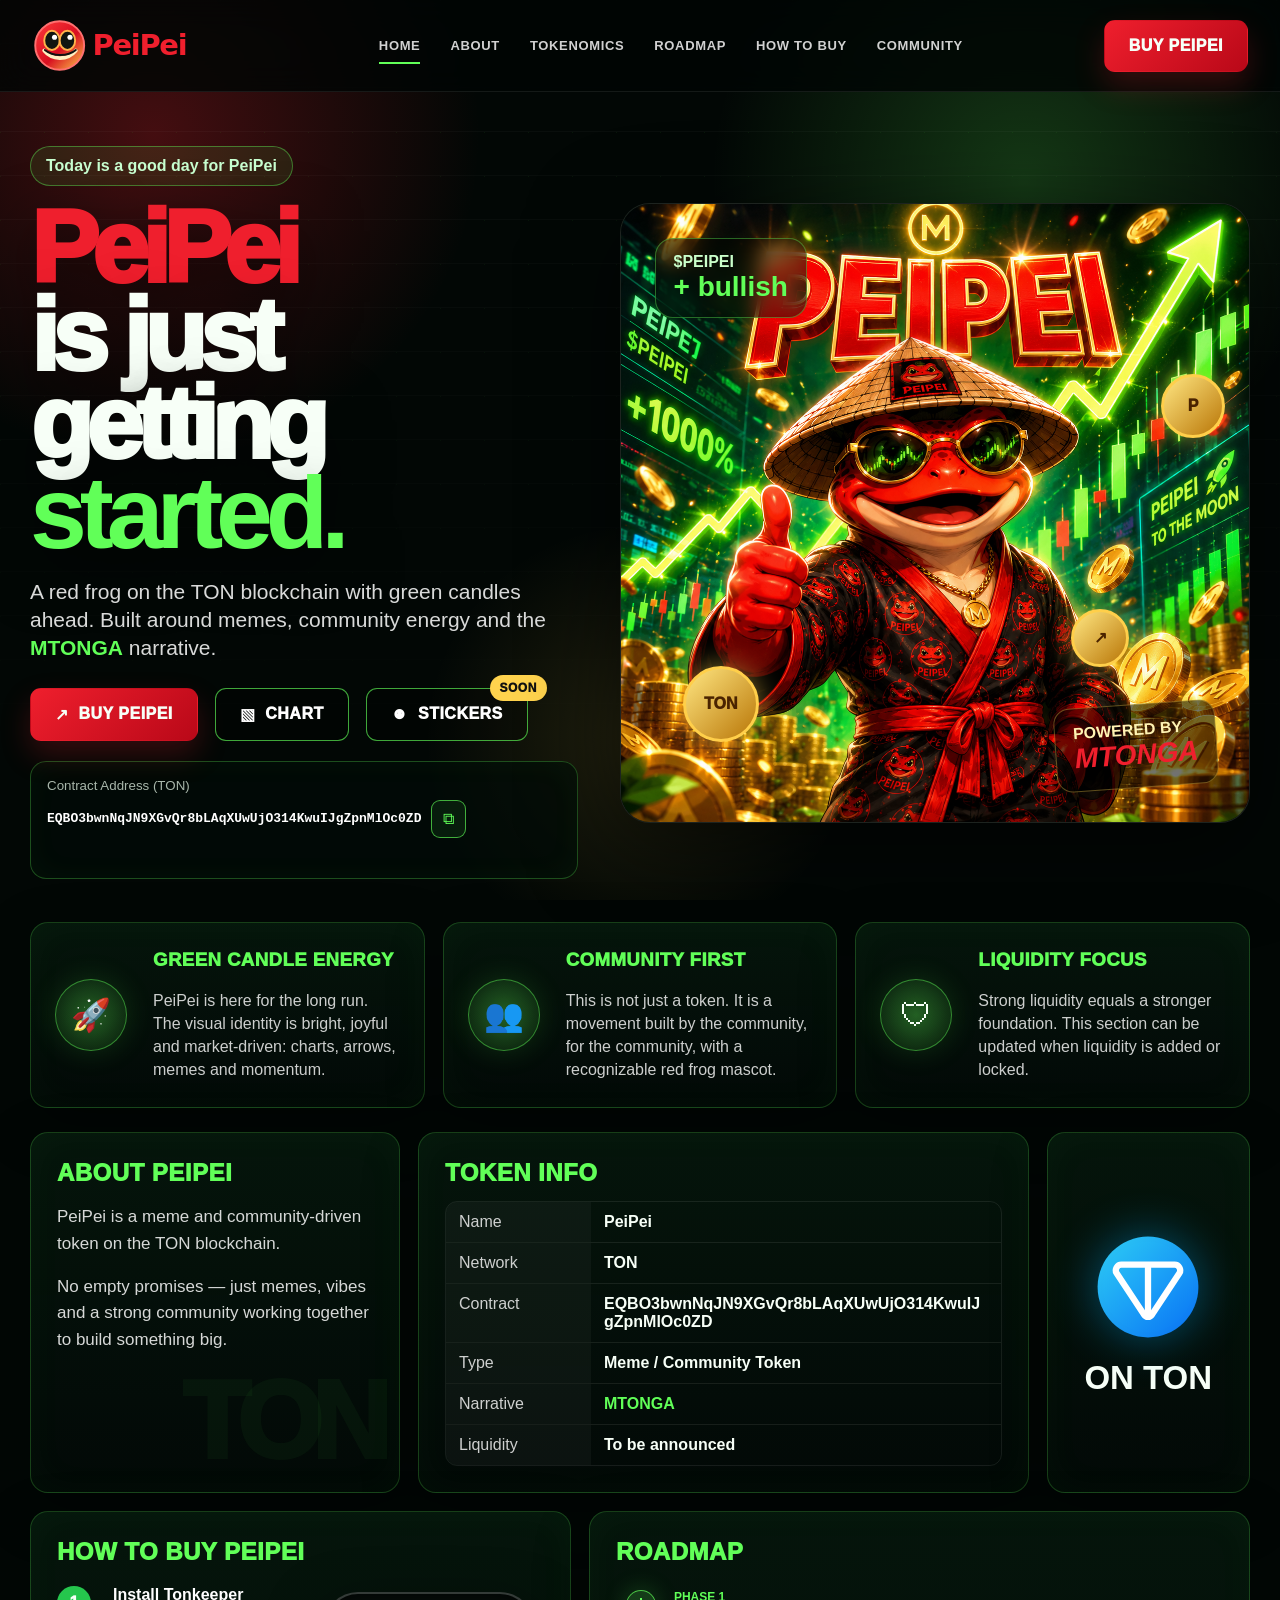
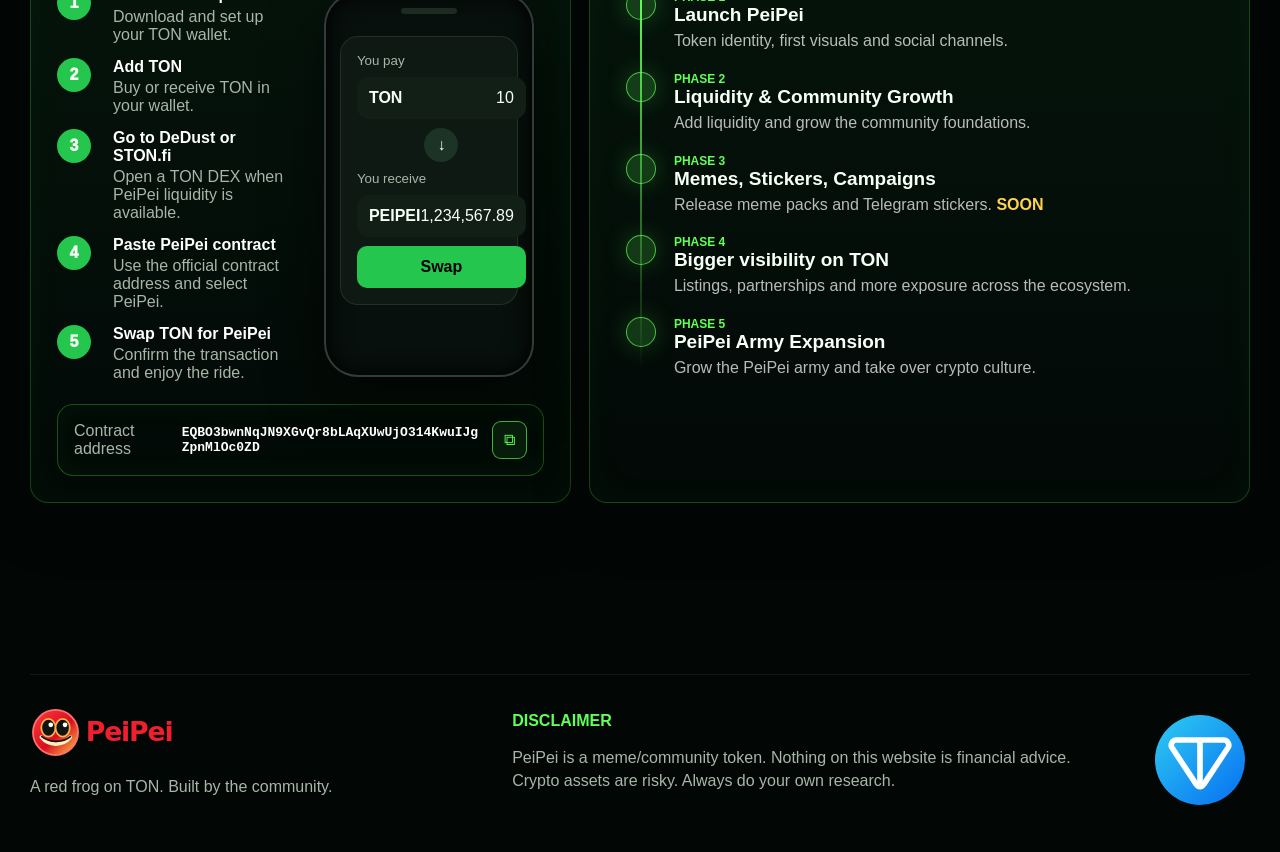
==== index.html @ 806dc656 "Add files via upload" ====
<!doctype html>
<html lang="en">
<head>
  <meta charset="utf-8" />
  <meta name="viewport" content="width=device-width, initial-scale=1" />
  <title>PeiPei — Meme Token on TON</title>
  <meta name="description" content="PeiPei is a meme/community token on the TON blockchain. Green candles, red frog energy and the MTONGA narrative." />
  <meta property="og:title" content="PeiPei — Meme Token on TON" />
  <meta property="og:description" content="A red frog on TON with green candles ahead." />
  <meta property="og:image" content="assets/peipei-hero.png" />
  <link rel="icon" href="assets/favicon.svg" type="image/svg+xml" />
  <link rel="stylesheet" href="styles.css" />
</head>
<body>
  <div class="site-bg"></div>
  <header class="header">
    <a class="brand" href="#home" aria-label="PeiPei homepage">
      <img src="assets/logo-peipei.svg" alt="PeiPei" />
    </a>
    <button class="menu-toggle" type="button" aria-label="Open menu" aria-expanded="false">☰</button>
    <nav class="nav" aria-label="Main navigation">
      <a href="#home" class="active">Home</a>
      <a href="#about">About</a>
      <a href="#tokenomics">Tokenomics</a>
      <a href="#roadmap">Roadmap</a>
      <a href="#buy">How to buy</a>
      <a href="#community">Community</a>
    </nav>
    <a class="btn btn-red nav-buy" href="#buy">Buy PeiPei</a>
  </header>

  <main>
    <section id="home" class="hero section-wrap">
      <div class="hero-copy reveal">
        <p class="eyebrow">Today is a good day for PeiPei</p>
        <h1><span>PeiPei</span> is just getting <strong>started.</strong></h1>
        <p class="hero-text">A red frog on the TON blockchain with green candles ahead. Built around memes, community energy and the <b>MTONGA</b> narrative.</p>
        <div class="cta-row">
          <a class="btn btn-red" href="#buy"><span>↗</span> Buy PeiPei</a>
          <a class="btn btn-outline" href="#tokenomics"><span>▧</span> Chart</a>
          <button class="btn btn-outline soon-btn" type="button" disabled><span>☻</span> Stickers <em>SOON</em></button>
        </div>
        <div class="contract-box">
          <small>Contract Address (TON)</small>
          <div class="contract-line">
            <code id="contractAddress">EQBO3bwnNqJN9XGvQr8bLAqXUwUjO314KwuIJgZpnMlOc0ZD</code>
            <button class="copy-btn" type="button" data-copy="EQBO3bwnNqJN9XGvQr8bLAqXUwUjO314KwuIJgZpnMlOc0ZD" aria-label="Copy contract address">⧉</button>
          </div>
          <p class="copy-status" aria-live="polite"></p>
        </div>
      </div>
      <div class="hero-art reveal">
        <div class="chart-panel">
          <img src="assets/chart-bg.svg" alt="Green market chart background" class="chart-bg-img" />
          <div class="hero-image-card">
            <img src="assets/peipei-hero.png" alt="Red PeiPei frog with sunglasses and green crypto charts" />
          </div>
          <div class="price-tag">$PEIPEI <strong>+ bullish</strong></div>
          <div class="powered-card">Powered by <b>MTONGA</b></div>
          <div class="coin coin-1">P</div>
          <div class="coin coin-2">TON</div>
          <div class="coin coin-3">↗</div>
        </div>
      </div>
    </section>

    <section id="about" class="features section-wrap reveal">
      <article class="feature-card">
        <div class="icon">🚀</div>
        <h3>Green candle energy</h3>
        <p>PeiPei is here for the long run. The visual identity is bright, joyful and market-driven: charts, arrows, memes and momentum.</p>
      </article>
      <article class="feature-card">
        <div class="icon">👥</div>
        <h3>Community first</h3>
        <p>This is not just a token. It is a movement built by the community, for the community, with a recognizable red frog mascot.</p>
      </article>
      <article class="feature-card">
        <div class="icon">🛡</div>
        <h3>Liquidity focus</h3>
        <p>Strong liquidity equals a stronger foundation. This section can be updated when liquidity is added or locked.</p>
      </article>
    </section>

    <section class="info-grid section-wrap">
      <article class="about-card reveal">
        <h2>About PeiPei</h2>
        <p>PeiPei is a meme and community-driven token on the TON blockchain.</p>
        <p>No empty promises — just memes, vibes and a strong community working together to build something big.</p>
        <div class="watermark-ton">TON</div>
      </article>

      <article id="tokenomics" class="token-card reveal">
        <h2>Token info</h2>
        <div class="token-table">
          <div><span>Name</span><strong>PeiPei</strong></div>
          <div><span>Network</span><strong>TON</strong></div>
          <div><span>Contract</span><strong class="break">EQBO3bwnNqJN9XGvQr8bLAqXUwUjO314KwuIJgZpnMlOc0ZD</strong></div>
          <div><span>Type</span><strong>Meme / Community Token</strong></div>
          <div><span>Narrative</span><strong class="green">MTONGA</strong></div>
          <div><span>Liquidity</span><strong>To be announced</strong></div>
        </div>
      </article>

      <article class="ton-card reveal">
        <img src="assets/ton-logo.svg" alt="TON logo" />
        <strong>ON TON</strong>
      </article>
    </section>

    <section id="buy" class="buy-road section-wrap">
      <article class="buy-card reveal">
        <h2>How to buy PeiPei</h2>
        <div class="buy-layout">
          <ol class="steps">
            <li><span>1</span><div><b>Install Tonkeeper</b><p>Download and set up your TON wallet.</p></div></li>
            <li><span>2</span><div><b>Add TON</b><p>Buy or receive TON in your wallet.</p></div></li>
            <li><span>3</span><div><b>Go to DeDust or STON.fi</b><p>Open a TON DEX when PeiPei liquidity is available.</p></div></li>
            <li><span>4</span><div><b>Paste PeiPei contract</b><p>Use the official contract address and select PeiPei.</p></div></li>
            <li><span>5</span><div><b>Swap TON for PeiPei</b><p>Confirm the transaction and enjoy the ride.</p></div></li>
          </ol>
          <div class="phone-mockup" aria-hidden="true">
            <div class="phone-top"></div>
            <div class="swap-card">
              <small>You pay</small><div><b>TON</b><span>10</span></div>
              <button>↓</button>
              <small>You receive</small><div><b>PEIPEI</b><span>1,234,567.89</span></div>
              <a>Swap</a>
            </div>
          </div>
        </div>
        <div class="contract-strip">
          <span>Contract address</span>
          <code>EQBO3bwnNqJN9XGvQr8bLAqXUwUjO314KwuIJgZpnMlOc0ZD</code>
          <button class="copy-btn" type="button" data-copy="EQBO3bwnNqJN9XGvQr8bLAqXUwUjO314KwuIJgZpnMlOc0ZD" aria-label="Copy contract address">⧉</button>
        </div>
      </article>

      <article id="roadmap" class="roadmap-card reveal">
        <h2>Roadmap</h2>
        <div class="roadmap-list">
          <div><span>Phase 1</span><b>Launch PeiPei</b><p>Token identity, first visuals and social channels.</p></div>
          <div><span>Phase 2</span><b>Liquidity & Community Growth</b><p>Add liquidity and grow the community foundations.</p></div>
          <div><span>Phase 3</span><b>Memes, Stickers, Campaigns</b><p>Release meme packs and Telegram stickers. <strong>SOON</strong></p></div>
          <div><span>Phase 4</span><b>Bigger visibility on TON</b><p>Listings, partnerships and more exposure across the ecosystem.</p></div>
          <div><span>Phase 5</span><b>PeiPei Army Expansion</b><p>Grow the PeiPei army and take over crypto culture.</p></div>
        </div>
      </article>
    </section>

    <section id="community" class="community section-wrap reveal">
      <div>
        <h2>Join the PeiPei community</h2>
        <p>Follow PeiPei, share memes and help build the red frog movement on TON.</p>
      </div>
      <div class="socials">
        <a href="#" class="btn btn-outline">Telegram</a>
        <a href="#" class="btn btn-outline">X / Twitter</a>
        <button class="btn btn-outline soon-btn" type="button" disabled>Stickers <em>SOON</em></button>
      </div>
    </section>
  </main>

  <footer class="footer">
    <div>
      <img src="assets/logo-peipei.svg" alt="PeiPei" />
      <p>A red frog on TON. Built by the community.</p>
    </div>
    <div class="disclaimer">
      <strong>Disclaimer</strong>
      <p>PeiPei is a meme/community token. Nothing on this website is financial advice. Crypto assets are risky. Always do your own research.</p>
    </div>
    <img src="assets/ton-logo.svg" alt="TON" class="footer-ton" />
  </footer>

  <script src="script.js"></script>
</body>
</html>
---- styles.css ----
:root{
  --bg:#020705;
  --panel:#06130d;
  --panel2:#0a1910;
  --green:#61ff58;
  --green2:#25c64d;
  --red:#ef1f2d;
  --red2:#b90818;
  --yellow:#ffd34d;
  --text:#f7fff7;
  --muted:#a8b6aa;
  --line:rgba(97,255,88,.22);
  --glass:rgba(3,12,7,.72);
}
*{box-sizing:border-box}
html{scroll-behavior:smooth}
body{margin:0;background:var(--bg);color:var(--text);font-family:Inter,Arial,Helvetica,sans-serif;overflow-x:hidden}
a{color:inherit;text-decoration:none}
button,input{font:inherit}
.site-bg{position:fixed;inset:0;z-index:-2;background:radial-gradient(circle at 12% 15%,rgba(239,31,45,.28),transparent 24%),radial-gradient(circle at 80% 20%,rgba(97,255,88,.20),transparent 25%),radial-gradient(circle at 50% 82%,rgba(255,211,77,.13),transparent 22%),#020705}
.site-bg:after{content:"";position:absolute;inset:0;background:linear-gradient(120deg,rgba(97,255,88,.08) 1px,transparent 1px),linear-gradient(0deg,rgba(255,255,255,.035) 1px,transparent 1px);background-size:44px 44px;mask-image:linear-gradient(to bottom,#000,transparent 95%)}
.section-wrap{width:min(1220px,calc(100% - 48px));margin:0 auto}.header{position:sticky;top:0;z-index:20;display:grid;grid-template-columns:auto 1fr auto;gap:22px;align-items:center;padding:18px 32px;border-bottom:1px solid rgba(255,255,255,.08);background:rgba(1,6,4,.82);backdrop-filter:blur(16px)}.brand img{width:206px;height:auto;display:block}.nav{display:flex;justify-content:center;gap:30px;text-transform:uppercase;font-size:13px;font-weight:900;letter-spacing:.05em;color:rgba(255,255,255,.82)}.nav a{position:relative;padding:11px 0}.nav a:after{content:"";position:absolute;left:0;right:0;bottom:0;height:2px;background:var(--green);transform:scaleX(0);transition:.2s}.nav a:hover:after,.nav .active:after{transform:scaleX(1)}.menu-toggle{display:none;background:transparent;border:0;color:white;font-size:30px}.btn{display:inline-flex;align-items:center;justify-content:center;gap:10px;border-radius:11px;padding:16px 24px;font-weight:950;text-transform:uppercase;letter-spacing:.03em;border:1px solid transparent;box-shadow:0 0 0 rgba(0,0,0,0);transition:transform .18s,filter .18s,background .18s,border-color .18s}.btn:hover{transform:translateY(-2px);filter:brightness(1.08)}.btn-red{background:linear-gradient(135deg,var(--red),var(--red2));box-shadow:0 14px 30px rgba(239,31,45,.22)}.btn-outline{background:rgba(0,0,0,.22);border-color:rgba(97,255,88,.65);color:white}.soon-btn{position:relative;opacity:1;cursor:not-allowed}.soon-btn em{position:absolute;top:-14px;right:-20px;background:var(--yellow);color:#111;border-radius:999px;font-style:normal;font-size:12px;padding:6px 10px;font-weight:1000}.hero{display:grid;grid-template-columns:.93fr 1.07fr;gap:42px;min-height:720px;align-items:center;padding:54px 0 35px}.eyebrow{display:inline-flex;margin:0 0 18px;padding:10px 15px;border:1px solid rgba(97,255,88,.4);border-radius:999px;background:rgba(97,255,88,.09);color:#c8ffd0;font-weight:800}.hero h1{margin:0;font-size:clamp(56px,8vw,118px);line-height:.86;letter-spacing:-.07em;font-weight:1000;text-shadow:0 20px 60px rgba(0,0,0,.65)}.hero h1 span{display:block;color:var(--red)}.hero h1 strong{display:block;color:var(--green);font-style:normal}.hero-text{max-width:545px;font-size:21px;line-height:1.35;color:rgba(255,255,255,.85)}.hero-text b,.green{color:var(--green)}.cta-row{display:flex;flex-wrap:wrap;gap:17px;margin:25px 0 20px}.contract-box,.contract-strip{background:rgba(2,12,8,.72);border:1px solid rgba(97,255,88,.28);border-radius:16px;box-shadow:inset 0 0 32px rgba(97,255,88,.04);padding:16px}.contract-box small,.contract-strip span{display:block;color:var(--muted);margin-bottom:7px}.contract-line,.contract-strip{display:flex;align-items:center;gap:10px}.contract-line code,.contract-strip code{font-weight:850;color:white;word-break:break-all}.copy-btn{border:1px solid rgba(97,255,88,.65);background:rgba(97,255,88,.08);color:var(--green);border-radius:9px;padding:9px 11px;cursor:pointer;flex:0 0 auto}.copy-status{height:18px;margin:6px 0 0;color:var(--green);font-size:13px}.hero-art{position:relative}.chart-panel{position:relative;min-height:620px;border-radius:30px;overflow:hidden;border:1px solid rgba(255,255,255,.1);background:#030a06;box-shadow:0 25px 90px rgba(0,0,0,.55)}.chart-bg-img{position:absolute;inset:0;width:100%;height:100%;object-fit:cover;opacity:.78}.hero-image-card{position:absolute;inset:0;display:flex;align-items:end;justify-content:center}.hero-image-card img{width:100%;height:100%;object-fit:cover;object-position:center;mix-blend-mode:normal}.price-tag{position:absolute;top:34px;left:34px;border:1px solid rgba(97,255,88,.38);background:rgba(0,0,0,.45);backdrop-filter:blur(10px);border-radius:18px;padding:14px 18px;font-weight:900;color:#caffca}.price-tag strong{display:block;font-size:28px;color:var(--green)}.powered-card{position:absolute;right:32px;bottom:34px;transform:rotate(-4deg);padding:16px 18px;border:1px solid rgba(255,211,77,.35);border-radius:16px;background:rgba(0,0,0,.55);font-weight:900;color:#fff3b3;text-transform:uppercase}.powered-card b{display:block;font-size:28px;color:var(--red);font-style:italic}.coin{position:absolute;border-radius:999px;background:linear-gradient(135deg,#ffe681,#b97607);color:#4a2300;border:3px solid #ffcf4a;box-shadow:0 0 28px rgba(255,211,77,.55);font-weight:1000;display:grid;place-items:center}.coin-1{width:64px;height:64px;right:24px;top:170px}.coin-2{width:76px;height:76px;left:62px;bottom:80px}.coin-3{width:58px;height:58px;right:120px;bottom:155px}.features{display:grid;grid-template-columns:repeat(3,1fr);gap:18px;margin-top:8px}.feature-card,.about-card,.token-card,.ton-card,.buy-card,.roadmap-card,.community{position:relative;background:linear-gradient(180deg,rgba(6,24,14,.82),rgba(3,10,7,.78));border:1px solid rgba(97,255,88,.22);border-radius:18px;box-shadow:0 18px 55px rgba(0,0,0,.3),inset 0 0 40px rgba(97,255,88,.035);overflow:hidden}.feature-card{display:grid;grid-template-columns:80px 1fr;padding:26px 24px;gap:18px;align-items:center}.feature-card .icon{grid-row:span 2;width:72px;height:72px;border-radius:999px;display:grid;place-items:center;background:radial-gradient(circle,rgba(97,255,88,.34),rgba(97,255,88,.04));border:1px solid rgba(97,255,88,.45);font-size:32px;box-shadow:0 0 30px rgba(97,255,88,.14)}.feature-card h3,.about-card h2,.token-card h2,.buy-card h2,.roadmap-card h2,.community h2{margin:0;color:var(--green);text-transform:uppercase;font-weight:1000;letter-spacing:.02em}.feature-card p{grid-column:2;margin:0;color:rgba(255,255,255,.8);line-height:1.45}.info-grid{display:grid;grid-template-columns:1fr 1.65fr .55fr;gap:18px;margin-top:24px}.about-card,.token-card,.ton-card{min-height:260px;padding:26px}.about-card p{font-size:17px;line-height:1.55;color:rgba(255,255,255,.84)}.watermark-ton{position:absolute;right:20px;bottom:8px;font-size:110px;font-weight:1000;color:rgba(97,255,88,.045);letter-spacing:-.1em}.token-table{margin-top:14px;border:1px solid rgba(255,255,255,.08);border-radius:12px;overflow:hidden}.token-table div{display:grid;grid-template-columns:145px 1fr;border-bottom:1px solid rgba(255,255,255,.08)}.token-table div:last-child{border-bottom:0}.token-table span,.token-table strong{padding:11px 13px}.token-table span{background:rgba(255,255,255,.035);color:rgba(255,255,255,.8)}.break{word-break:break-all}.ton-card{display:flex;flex-direction:column;align-items:center;justify-content:center;text-align:center}.ton-card img{width:112px;filter:drop-shadow(0 0 24px rgba(0,171,255,.45))}.ton-card strong{font-size:33px;line-height:1.05;margin-top:18px}.buy-road{display:grid;grid-template-columns:.9fr 1.1fr;gap:18px;margin-top:18px}.buy-card,.roadmap-card{padding:26px}.buy-layout{display:grid;grid-template-columns:1fr 230px;gap:24px;align-items:center;margin-top:20px}.steps{list-style:none;margin:0;padding:0;display:grid;gap:14px}.steps li{display:grid;grid-template-columns:42px 1fr;gap:14px;align-items:start}.steps span{width:34px;height:34px;border-radius:999px;background:var(--green2);display:grid;place-items:center;font-weight:950}.steps b{display:block;color:white}.steps p{margin:.2rem 0 0;color:var(--muted)}.phone-mockup{width:210px;height:385px;border:2px solid rgba(255,255,255,.18);border-radius:34px;background:#07100c;box-shadow:inset 0 0 24px #000,0 20px 55px rgba(0,0,0,.55);padding:26px 14px;margin:auto}.phone-top{width:56px;height:6px;border-radius:10px;background:#1f2a22;margin:-12px auto 22px}.swap-card{background:#0d1912;border:1px solid rgba(255,255,255,.09);border-radius:18px;padding:16px;display:grid;gap:9px}.swap-card small{color:var(--muted)}.swap-card div{display:flex;justify-content:space-between;background:#111f17;border-radius:12px;padding:12px}.swap-card button{width:34px;height:34px;margin:auto;border:0;border-radius:999px;background:#1c3425;color:white}.swap-card a{text-align:center;background:var(--green2);color:black;border-radius:10px;padding:12px;font-weight:900}.contract-strip{margin-top:22px}.contract-strip span{margin:0}.roadmap-list{position:relative;margin-top:24px;display:grid;gap:20px;padding-left:58px}.roadmap-list:before{content:"";position:absolute;left:24px;top:8px;bottom:8px;width:2px;background:linear-gradient(var(--green),transparent)}.roadmap-list div{position:relative}.roadmap-list div:before{content:"";position:absolute;left:-48px;top:0;width:28px;height:28px;border-radius:999px;background:rgba(97,255,88,.18);border:1px solid rgba(97,255,88,.7);box-shadow:0 0 25px rgba(97,255,88,.22)}.roadmap-list span{display:block;color:var(--green);text-transform:uppercase;font-size:12px;font-weight:900}.roadmap-list b{display:block;font-size:19px}.roadmap-list p{margin:4px 0 0;color:rgba(255,255,255,.72);line-height:1.35}.roadmap-list strong{color:var(--yellow)}.community{display:flex;align-items:center;justify-content:space-between;gap:25px;margin-top:24px;padding:30px}.community p{margin:.5rem 0 0;color:var(--muted);font-size:18px}.socials{display:flex;flex-wrap:wrap;gap:13px}.footer{width:min(1220px,calc(100% - 48px));margin:28px auto 0;padding:32px 0 40px;display:grid;grid-template-columns:1fr 1.3fr 120px;gap:30px;align-items:center;border-top:1px solid rgba(255,255,255,.08);color:var(--muted)}.footer img:first-child{width:190px}.footer-ton{width:100px;justify-self:end}.disclaimer strong{display:block;color:var(--green);text-transform:uppercase}.disclaimer p{line-height:1.45}.reveal{opacity:0;transform:translateY(24px);transition:opacity .65s ease,transform .65s ease}.reveal.visible{opacity:1;transform:translateY(0)}
@media (max-width:1050px){.header{grid-template-columns:auto auto;justify-content:space-between}.menu-toggle{display:block}.nav{grid-column:1/-1;display:none;flex-direction:column;align-items:flex-start;gap:8px}.nav.open{display:flex}.nav-buy{display:none}.hero,.info-grid,.buy-road{grid-template-columns:1fr}.hero{padding-top:40px}.chart-panel{min-height:560px}.features{grid-template-columns:1fr}.feature-card{grid-template-columns:72px 1fr}.ton-card{min-height:210px}.community{flex-direction:column;align-items:flex-start}.footer{grid-template-columns:1fr}.footer-ton{justify-self:start}}
@media (max-width:720px){.section-wrap,.footer{width:min(100% - 28px,1220px)}.header{padding:14px 16px}.brand img{width:155px}.hero h1{font-size:58px}.hero-text{font-size:18px}.btn{width:100%;padding:15px 18px}.cta-row{display:grid}.chart-panel{min-height:430px}.price-tag{left:16px;top:16px}.powered-card{right:15px;bottom:16px}.coin{display:none}.hero-image-card img{object-position:center}.feature-card{display:block}.feature-card .icon{margin-bottom:15px}.feature-card p{margin-top:8px}.info-grid{gap:14px}.token-table div{grid-template-columns:1fr}.buy-layout{grid-template-columns:1fr}.phone-mockup{width:100%;max-width:240px}.contract-line,.contract-strip{align-items:flex-start}.contract-strip{flex-direction:column}.community .socials{width:100%}.token-card,.about-card,.buy-card,.roadmap-card,.community{padding:20px}.footer{padding-bottom:26px}.footer img:first-child{width:165px}}
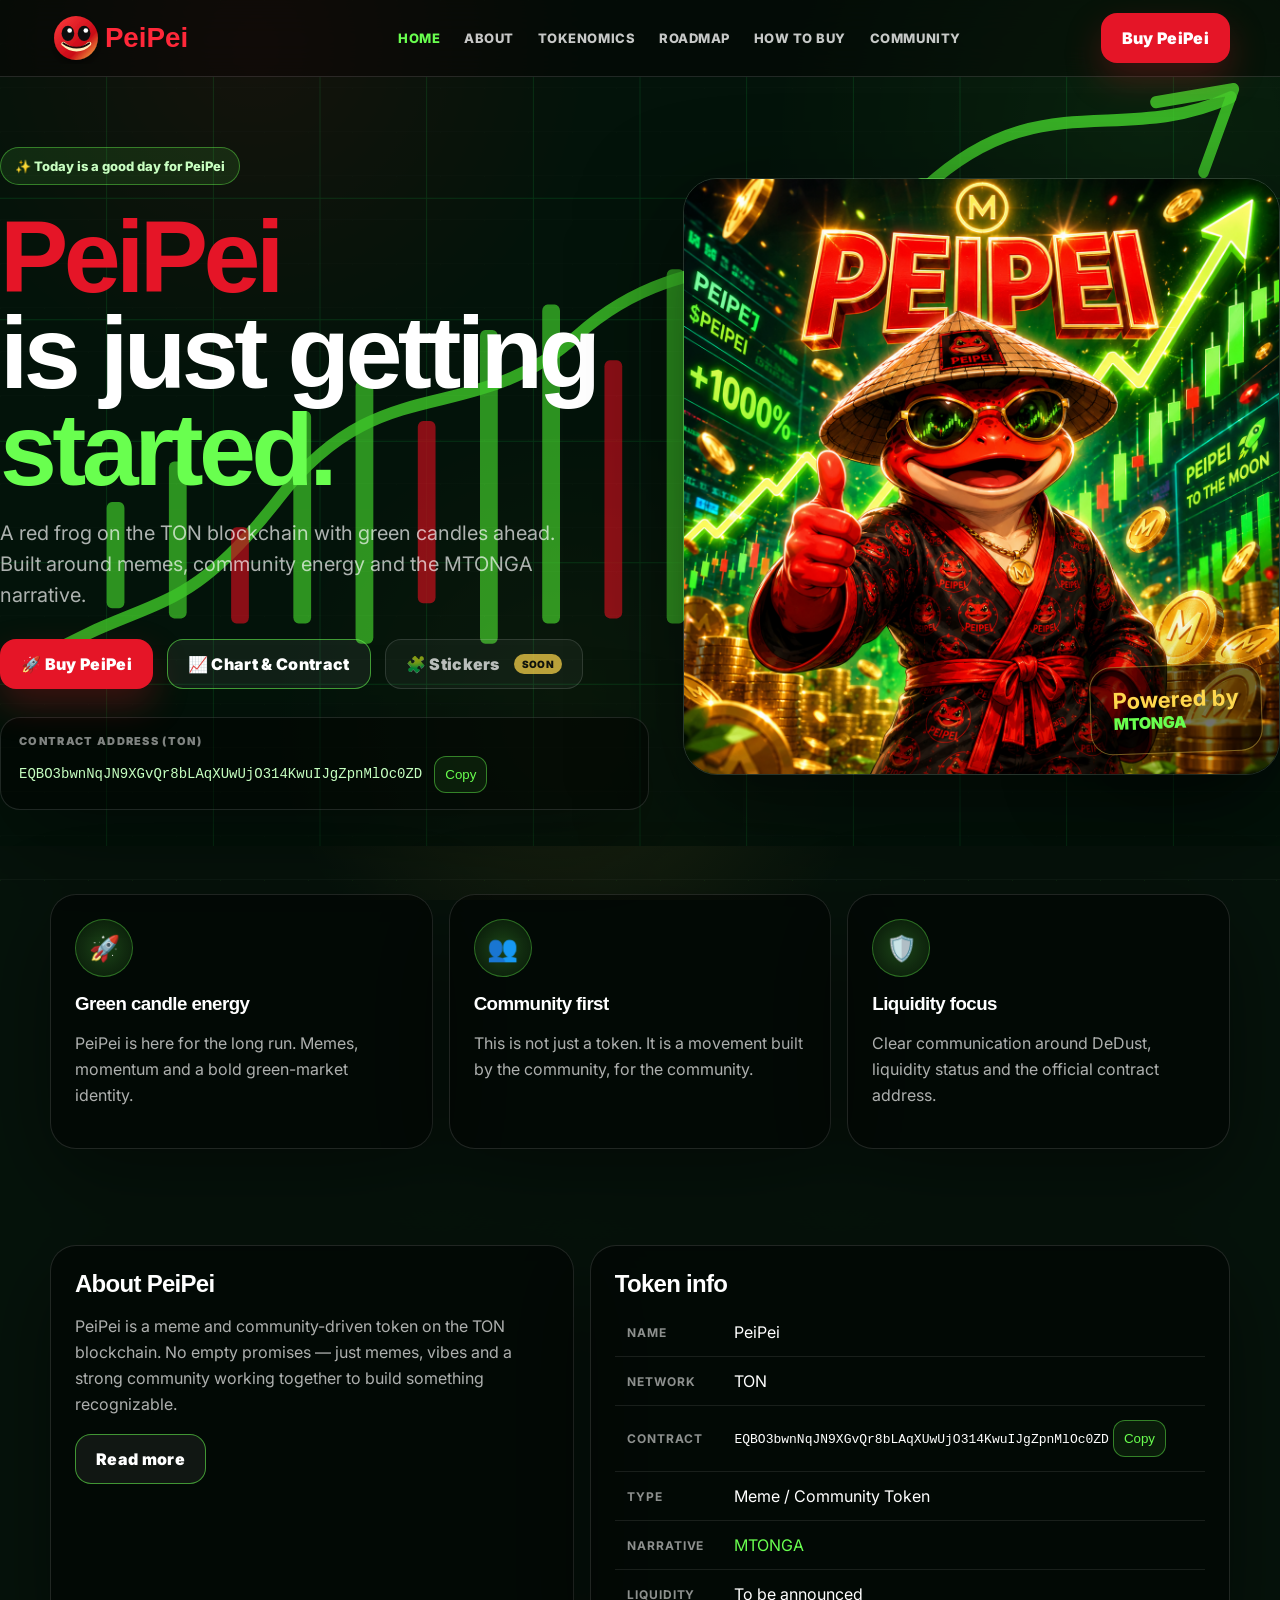
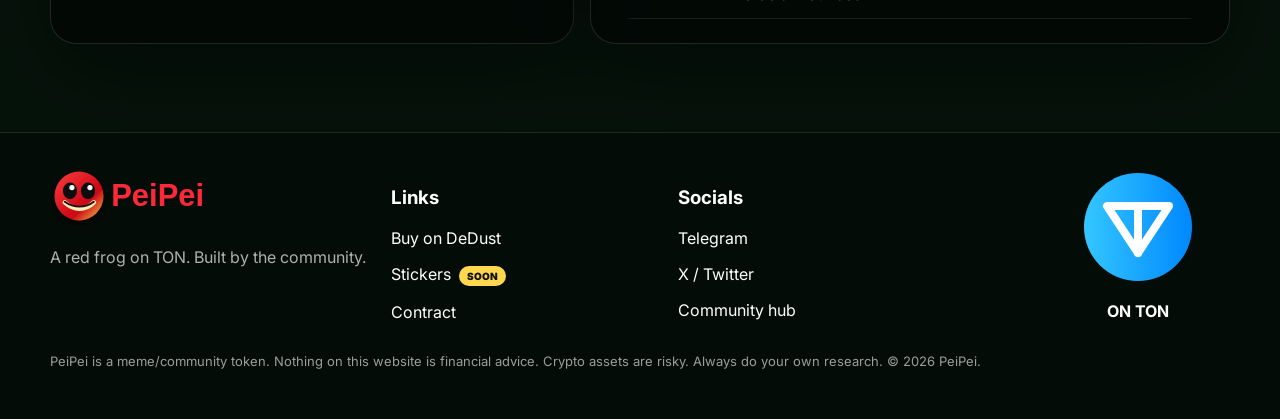
==== commit 068fc5e2: "Add files via upload" ====
--- a/index.html
+++ b/index.html
@@ -1,178 +1 @@
-<!doctype html>
-<html lang="en">
-<head>
-  <meta charset="utf-8" />
-  <meta name="viewport" content="width=device-width, initial-scale=1" />
-  <title>PeiPei — Meme Token on TON</title>
-  <meta name="description" content="PeiPei is a meme/community token on the TON blockchain. Green candles, red frog energy and the MTONGA narrative." />
-  <meta property="og:title" content="PeiPei — Meme Token on TON" />
-  <meta property="og:description" content="A red frog on TON with green candles ahead." />
-  <meta property="og:image" content="assets/peipei-hero.png" />
-  <link rel="icon" href="assets/favicon.svg" type="image/svg+xml" />
-  <link rel="stylesheet" href="styles.css" />
-</head>
-<body>
-  <div class="site-bg"></div>
-  <header class="header">
-    <a class="brand" href="#home" aria-label="PeiPei homepage">
-      <img src="assets/logo-peipei.svg" alt="PeiPei" />
-    </a>
-    <button class="menu-toggle" type="button" aria-label="Open menu" aria-expanded="false">☰</button>
-    <nav class="nav" aria-label="Main navigation">
-      <a href="#home" class="active">Home</a>
-      <a href="#about">About</a>
-      <a href="#tokenomics">Tokenomics</a>
-      <a href="#roadmap">Roadmap</a>
-      <a href="#buy">How to buy</a>
-      <a href="#community">Community</a>
-    </nav>
-    <a class="btn btn-red nav-buy" href="#buy">Buy PeiPei</a>
-  </header>
-
-  <main>
-    <section id="home" class="hero section-wrap">
-      <div class="hero-copy reveal">
-        <p class="eyebrow">Today is a good day for PeiPei</p>
-        <h1><span>PeiPei</span> is just getting <strong>started.</strong></h1>
-        <p class="hero-text">A red frog on the TON blockchain with green candles ahead. Built around memes, community energy and the <b>MTONGA</b> narrative.</p>
-        <div class="cta-row">
-          <a class="btn btn-red" href="#buy"><span>↗</span> Buy PeiPei</a>
-          <a class="btn btn-outline" href="#tokenomics"><span>▧</span> Chart</a>
-          <button class="btn btn-outline soon-btn" type="button" disabled><span>☻</span> Stickers <em>SOON</em></button>
-        </div>
-        <div class="contract-box">
-          <small>Contract Address (TON)</small>
-          <div class="contract-line">
-            <code id="contractAddress">EQBO3bwnNqJN9XGvQr8bLAqXUwUjO314KwuIJgZpnMlOc0ZD</code>
-            <button class="copy-btn" type="button" data-copy="EQBO3bwnNqJN9XGvQr8bLAqXUwUjO314KwuIJgZpnMlOc0ZD" aria-label="Copy contract address">⧉</button>
-          </div>
-          <p class="copy-status" aria-live="polite"></p>
-        </div>
-      </div>
-      <div class="hero-art reveal">
-        <div class="chart-panel">
-          <img src="assets/chart-bg.svg" alt="Green market chart background" class="chart-bg-img" />
-          <div class="hero-image-card">
-            <img src="assets/peipei-hero.png" alt="Red PeiPei frog with sunglasses and green crypto charts" />
-          </div>
-          <div class="price-tag">$PEIPEI <strong>+ bullish</strong></div>
-          <div class="powered-card">Powered by <b>MTONGA</b></div>
-          <div class="coin coin-1">P</div>
-          <div class="coin coin-2">TON</div>
-          <div class="coin coin-3">↗</div>
-        </div>
-      </div>
-    </section>
-
-    <section id="about" class="features section-wrap reveal">
-      <article class="feature-card">
-        <div class="icon">🚀</div>
-        <h3>Green candle energy</h3>
-        <p>PeiPei is here for the long run. The visual identity is bright, joyful and market-driven: charts, arrows, memes and momentum.</p>
-      </article>
-      <article class="feature-card">
-        <div class="icon">👥</div>
-        <h3>Community first</h3>
-        <p>This is not just a token. It is a movement built by the community, for the community, with a recognizable red frog mascot.</p>
-      </article>
-      <article class="feature-card">
-        <div class="icon">🛡</div>
-        <h3>Liquidity focus</h3>
-        <p>Strong liquidity equals a stronger foundation. This section can be updated when liquidity is added or locked.</p>
-      </article>
-    </section>
-
-    <section class="info-grid section-wrap">
-      <article class="about-card reveal">
-        <h2>About PeiPei</h2>
-        <p>PeiPei is a meme and community-driven token on the TON blockchain.</p>
-        <p>No empty promises — just memes, vibes and a strong community working together to build something big.</p>
-        <div class="watermark-ton">TON</div>
-      </article>
-
-      <article id="tokenomics" class="token-card reveal">
-        <h2>Token info</h2>
-        <div class="token-table">
-          <div><span>Name</span><strong>PeiPei</strong></div>
-          <div><span>Network</span><strong>TON</strong></div>
-          <div><span>Contract</span><strong class="break">EQBO3bwnNqJN9XGvQr8bLAqXUwUjO314KwuIJgZpnMlOc0ZD</strong></div>
-          <div><span>Type</span><strong>Meme / Community Token</strong></div>
-          <div><span>Narrative</span><strong class="green">MTONGA</strong></div>
-          <div><span>Liquidity</span><strong>To be announced</strong></div>
-        </div>
-      </article>
-
-      <article class="ton-card reveal">
-        <img src="assets/ton-logo.svg" alt="TON logo" />
-        <strong>ON TON</strong>
-      </article>
-    </section>
-
-    <section id="buy" class="buy-road section-wrap">
-      <article class="buy-card reveal">
-        <h2>How to buy PeiPei</h2>
-        <div class="buy-layout">
-          <ol class="steps">
-            <li><span>1</span><div><b>Install Tonkeeper</b><p>Download and set up your TON wallet.</p></div></li>
-            <li><span>2</span><div><b>Add TON</b><p>Buy or receive TON in your wallet.</p></div></li>
-            <li><span>3</span><div><b>Go to DeDust or STON.fi</b><p>Open a TON DEX when PeiPei liquidity is available.</p></div></li>
-            <li><span>4</span><div><b>Paste PeiPei contract</b><p>Use the official contract address and select PeiPei.</p></div></li>
-            <li><span>5</span><div><b>Swap TON for PeiPei</b><p>Confirm the transaction and enjoy the ride.</p></div></li>
-          </ol>
-          <div class="phone-mockup" aria-hidden="true">
-            <div class="phone-top"></div>
-            <div class="swap-card">
-              <small>You pay</small><div><b>TON</b><span>10</span></div>
-              <button>↓</button>
-              <small>You receive</small><div><b>PEIPEI</b><span>1,234,567.89</span></div>
-              <a>Swap</a>
-            </div>
-          </div>
-        </div>
-        <div class="contract-strip">
-          <span>Contract address</span>
-          <code>EQBO3bwnNqJN9XGvQr8bLAqXUwUjO314KwuIJgZpnMlOc0ZD</code>
-          <button class="copy-btn" type="button" data-copy="EQBO3bwnNqJN9XGvQr8bLAqXUwUjO314KwuIJgZpnMlOc0ZD" aria-label="Copy contract address">⧉</button>
-        </div>
-      </article>
-
-      <article id="roadmap" class="roadmap-card reveal">
-        <h2>Roadmap</h2>
-        <div class="roadmap-list">
-          <div><span>Phase 1</span><b>Launch PeiPei</b><p>Token identity, first visuals and social channels.</p></div>
-          <div><span>Phase 2</span><b>Liquidity & Community Growth</b><p>Add liquidity and grow the community foundations.</p></div>
-          <div><span>Phase 3</span><b>Memes, Stickers, Campaigns</b><p>Release meme packs and Telegram stickers. <strong>SOON</strong></p></div>
-          <div><span>Phase 4</span><b>Bigger visibility on TON</b><p>Listings, partnerships and more exposure across the ecosystem.</p></div>
-          <div><span>Phase 5</span><b>PeiPei Army Expansion</b><p>Grow the PeiPei army and take over crypto culture.</p></div>
-        </div>
-      </article>
-    </section>
-
-    <section id="community" class="community section-wrap reveal">
-      <div>
-        <h2>Join the PeiPei community</h2>
-        <p>Follow PeiPei, share memes and help build the red frog movement on TON.</p>
-      </div>
-      <div class="socials">
-        <a href="#" class="btn btn-outline">Telegram</a>
-        <a href="#" class="btn btn-outline">X / Twitter</a>
-        <button class="btn btn-outline soon-btn" type="button" disabled>Stickers <em>SOON</em></button>
-      </div>
-    </section>
-  </main>
-
-  <footer class="footer">
-    <div>
-      <img src="assets/logo-peipei.svg" alt="PeiPei" />
-      <p>A red frog on TON. Built by the community.</p>
-    </div>
-    <div class="disclaimer">
-      <strong>Disclaimer</strong>
-      <p>PeiPei is a meme/community token. Nothing on this website is financial advice. Crypto assets are risky. Always do your own research.</p>
-    </div>
-    <img src="assets/ton-logo.svg" alt="TON" class="footer-ton" />
-  </footer>
-
-  <script src="script.js"></script>
-</body>
-</html>
+<!doctype html><html lang="en"><head><meta charset="utf-8"><meta name="viewport" content="width=device-width,initial-scale=1"><title>Home | PeiPei on TON</title><meta name="description" content="PeiPei is a red frog meme token on the TON blockchain with the MTONGA narrative."><link rel="icon" href="assets/favicon.svg"><link rel="preconnect" href="https://fonts.googleapis.com"><link rel="preconnect" href="https://fonts.gstatic.com" crossorigin><link href="https://fonts.googleapis.com/css2?family=Inter:wght@400;600;800;900&display=swap" rel="stylesheet"><link rel="stylesheet" href="styles.css"></head><body><header class="site-header"><div class="container"><nav class="nav"><a class="brand" href="index.html"><img src="assets/logo-peipei.svg" alt="PeiPei logo"></a><div class="nav-links"><a data-nav href="index.html">Home</a><a data-nav href="about.html">About</a><a data-nav href="tokenomics.html">Tokenomics</a><a data-nav href="roadmap.html">Roadmap</a><a data-nav href="how-to-buy.html">How to buy</a><a data-nav href="community.html">Community</a></div><div class="nav-actions"><a class="btn btn-red" data-buy href="#">Buy PeiPei</a><button class="hamburger" data-menu aria-label="Open menu">☰</button></div></nav><div class="mobile-panel"><a href="index.html">Home</a><a href="about.html">About</a><a href="tokenomics.html">Tokenomics</a><a href="roadmap.html">Roadmap</a><a href="how-to-buy.html">How to buy</a><a href="community.html">Community</a><a data-buy href="#">Buy PeiPei</a></div></div></header><main><section class="hero"><div class="container" style="display:contents"><div><div class="eyebrow">✨ Today is a good day for PeiPei</div><h1><span class="red">PeiPei</span><br>is just getting <span class="green">started.</span></h1><p>A red frog on the TON blockchain with green candles ahead. Built around memes, community energy and the MTONGA narrative.</p><div class="hero-cta"><a class="btn btn-red" data-buy href="#">🚀 Buy PeiPei</a><a class="btn btn-outline" href="tokenomics.html">📈 Chart & Contract</a><a class="btn btn-disabled" href="stickers.html">🧩 Stickers <span class="soon">SOON</span></a></div><div class="contract-card"><div class="label">Contract Address (TON)</div><div class="contract-row"><code data-contract></code><button class="copy-btn" data-copy>Copy</button></div></div></div><div class="hero-art"><img src="assets/peipei-hero.png" alt="Red PeiPei frog with sunglasses and green market charts"><div class="coin-card"><strong>Powered by</strong><span>MTONGA</span></div></div></div></section><section class="section"><div class="container cards"><div class="card"><div class="card-icon">🚀</div><h3>Green candle energy</h3><p>PeiPei is here for the long run. Memes, momentum and a bold green-market identity.</p></div><div class="card"><div class="card-icon">👥</div><h3>Community first</h3><p>This is not just a token. It is a movement built by the community, for the community.</p></div><div class="card"><div class="card-icon">🛡️</div><h3>Liquidity focus</h3><p>Clear communication around DeDust, liquidity status and the official contract address.</p></div></div></section><section class="section"><div class="container split"><div class="panel"><h2>About PeiPei</h2><p>PeiPei is a meme and community-driven token on the TON blockchain. No empty promises — just memes, vibes and a strong community working together to build something recognizable.</p><a class="btn btn-outline" href="about.html">Read more</a></div><div class="panel"><h2>Token info</h2><table class="table"><tr><th>Name</th><td>PeiPei</td></tr><tr><th>Network</th><td>TON</td></tr><tr><th>Contract</th><td><code data-contract></code> <button class="copy-btn" data-copy>Copy</button></td></tr><tr><th>Type</th><td>Meme / Community Token</td></tr><tr><th>Narrative</th><td><span class="green">MTONGA</span></td></tr><tr><th>Liquidity</th><td>To be announced</td></tr></table></div></div></section></main><footer class="footer"><div class="container footer-grid"><div><img class="logo" src="assets/logo-peipei.svg" alt="PeiPei"><p class="small">A red frog on TON. Built by the community.</p></div><div><h3>Links</h3><p><a data-buy href="#">Buy on DeDust</a></p><p><a href="stickers.html">Stickers <span class="soon">SOON</span></a></p><p><a href="tokenomics.html">Contract</a></p></div><div><h3>Socials</h3><p><a data-social="telegram" href="#">Telegram</a></p><p><a data-social="x" href="#">X / Twitter</a></p><p><a href="community.html">Community hub</a></p></div><div class="ton-badge"><img src="assets/ton.svg" alt="TON"><strong>ON TON</strong></div></div><div class="container"><p class="disclaimer">PeiPei is a meme/community token. Nothing on this website is financial advice. Crypto assets are risky. Always do your own research. © 2026 PeiPei.</p></div></footer><div class="toast" role="status" aria-live="polite"></div><script src="script.js"></script></body></html>
--- a/styles.css
+++ b/styles.css
@@ -1,24 +1 @@
-:root{
-  --bg:#020705;
-  --panel:#06130d;
-  --panel2:#0a1910;
-  --green:#61ff58;
-  --green2:#25c64d;
-  --red:#ef1f2d;
-  --red2:#b90818;
-  --yellow:#ffd34d;
-  --text:#f7fff7;
-  --muted:#a8b6aa;
-  --line:rgba(97,255,88,.22);
-  --glass:rgba(3,12,7,.72);
-}
-*{box-sizing:border-box}
-html{scroll-behavior:smooth}
-body{margin:0;background:var(--bg);color:var(--text);font-family:Inter,Arial,Helvetica,sans-serif;overflow-x:hidden}
-a{color:inherit;text-decoration:none}
-button,input{font:inherit}
-.site-bg{position:fixed;inset:0;z-index:-2;background:radial-gradient(circle at 12% 15%,rgba(239,31,45,.28),transparent 24%),radial-gradient(circle at 80% 20%,rgba(97,255,88,.20),transparent 25%),radial-gradient(circle at 50% 82%,rgba(255,211,77,.13),transparent 22%),#020705}
-.site-bg:after{content:"";position:absolute;inset:0;background:linear-gradient(120deg,rgba(97,255,88,.08) 1px,transparent 1px),linear-gradient(0deg,rgba(255,255,255,.035) 1px,transparent 1px);background-size:44px 44px;mask-image:linear-gradient(to bottom,#000,transparent 95%)}
-.section-wrap{width:min(1220px,calc(100% - 48px));margin:0 auto}.header{position:sticky;top:0;z-index:20;display:grid;grid-template-columns:auto 1fr auto;gap:22px;align-items:center;padding:18px 32px;border-bottom:1px solid rgba(255,255,255,.08);background:rgba(1,6,4,.82);backdrop-filter:blur(16px)}.brand img{width:206px;height:auto;display:block}.nav{display:flex;justify-content:center;gap:30px;text-transform:uppercase;font-size:13px;font-weight:900;letter-spacing:.05em;color:rgba(255,255,255,.82)}.nav a{position:relative;padding:11px 0}.nav a:after{content:"";position:absolute;left:0;right:0;bottom:0;height:2px;background:var(--green);transform:scaleX(0);transition:.2s}.nav a:hover:after,.nav .active:after{transform:scaleX(1)}.menu-toggle{display:none;background:transparent;border:0;color:white;font-size:30px}.btn{display:inline-flex;align-items:center;justify-content:center;gap:10px;border-radius:11px;padding:16px 24px;font-weight:950;text-transform:uppercase;letter-spacing:.03em;border:1px solid transparent;box-shadow:0 0 0 rgba(0,0,0,0);transition:transform .18s,filter .18s,background .18s,border-color .18s}.btn:hover{transform:translateY(-2px);filter:brightness(1.08)}.btn-red{background:linear-gradient(135deg,var(--red),var(--red2));box-shadow:0 14px 30px rgba(239,31,45,.22)}.btn-outline{background:rgba(0,0,0,.22);border-color:rgba(97,255,88,.65);color:white}.soon-btn{position:relative;opacity:1;cursor:not-allowed}.soon-btn em{position:absolute;top:-14px;right:-20px;background:var(--yellow);color:#111;border-radius:999px;font-style:normal;font-size:12px;padding:6px 10px;font-weight:1000}.hero{display:grid;grid-template-columns:.93fr 1.07fr;gap:42px;min-height:720px;align-items:center;padding:54px 0 35px}.eyebrow{display:inline-flex;margin:0 0 18px;padding:10px 15px;border:1px solid rgba(97,255,88,.4);border-radius:999px;background:rgba(97,255,88,.09);color:#c8ffd0;font-weight:800}.hero h1{margin:0;font-size:clamp(56px,8vw,118px);line-height:.86;letter-spacing:-.07em;font-weight:1000;text-shadow:0 20px 60px rgba(0,0,0,.65)}.hero h1 span{display:block;color:var(--red)}.hero h1 strong{display:block;color:var(--green);font-style:normal}.hero-text{max-width:545px;font-size:21px;line-height:1.35;color:rgba(255,255,255,.85)}.hero-text b,.green{color:var(--green)}.cta-row{display:flex;flex-wrap:wrap;gap:17px;margin:25px 0 20px}.contract-box,.contract-strip{background:rgba(2,12,8,.72);border:1px solid rgba(97,255,88,.28);border-radius:16px;box-shadow:inset 0 0 32px rgba(97,255,88,.04);padding:16px}.contract-box small,.contract-strip span{display:block;color:var(--muted);margin-bottom:7px}.contract-line,.contract-strip{display:flex;align-items:center;gap:10px}.contract-line code,.contract-strip code{font-weight:850;color:white;word-break:break-all}.copy-btn{border:1px solid rgba(97,255,88,.65);background:rgba(97,255,88,.08);color:var(--green);border-radius:9px;padding:9px 11px;cursor:pointer;flex:0 0 auto}.copy-status{height:18px;margin:6px 0 0;color:var(--green);font-size:13px}.hero-art{position:relative}.chart-panel{position:relative;min-height:620px;border-radius:30px;overflow:hidden;border:1px solid rgba(255,255,255,.1);background:#030a06;box-shadow:0 25px 90px rgba(0,0,0,.55)}.chart-bg-img{position:absolute;inset:0;width:100%;height:100%;object-fit:cover;opacity:.78}.hero-image-card{position:absolute;inset:0;display:flex;align-items:end;justify-content:center}.hero-image-card img{width:100%;height:100%;object-fit:cover;object-position:center;mix-blend-mode:normal}.price-tag{position:absolute;top:34px;left:34px;border:1px solid rgba(97,255,88,.38);background:rgba(0,0,0,.45);backdrop-filter:blur(10px);border-radius:18px;padding:14px 18px;font-weight:900;color:#caffca}.price-tag strong{display:block;font-size:28px;color:var(--green)}.powered-card{position:absolute;right:32px;bottom:34px;transform:rotate(-4deg);padding:16px 18px;border:1px solid rgba(255,211,77,.35);border-radius:16px;background:rgba(0,0,0,.55);font-weight:900;color:#fff3b3;text-transform:uppercase}.powered-card b{display:block;font-size:28px;color:var(--red);font-style:italic}.coin{position:absolute;border-radius:999px;background:linear-gradient(135deg,#ffe681,#b97607);color:#4a2300;border:3px solid #ffcf4a;box-shadow:0 0 28px rgba(255,211,77,.55);font-weight:1000;display:grid;place-items:center}.coin-1{width:64px;height:64px;right:24px;top:170px}.coin-2{width:76px;height:76px;left:62px;bottom:80px}.coin-3{width:58px;height:58px;right:120px;bottom:155px}.features{display:grid;grid-template-columns:repeat(3,1fr);gap:18px;margin-top:8px}.feature-card,.about-card,.token-card,.ton-card,.buy-card,.roadmap-card,.community{position:relative;background:linear-gradient(180deg,rgba(6,24,14,.82),rgba(3,10,7,.78));border:1px solid rgba(97,255,88,.22);border-radius:18px;box-shadow:0 18px 55px rgba(0,0,0,.3),inset 0 0 40px rgba(97,255,88,.035);overflow:hidden}.feature-card{display:grid;grid-template-columns:80px 1fr;padding:26px 24px;gap:18px;align-items:center}.feature-card .icon{grid-row:span 2;width:72px;height:72px;border-radius:999px;display:grid;place-items:center;background:radial-gradient(circle,rgba(97,255,88,.34),rgba(97,255,88,.04));border:1px solid rgba(97,255,88,.45);font-size:32px;box-shadow:0 0 30px rgba(97,255,88,.14)}.feature-card h3,.about-card h2,.token-card h2,.buy-card h2,.roadmap-card h2,.community h2{margin:0;color:var(--green);text-transform:uppercase;font-weight:1000;letter-spacing:.02em}.feature-card p{grid-column:2;margin:0;color:rgba(255,255,255,.8);line-height:1.45}.info-grid{display:grid;grid-template-columns:1fr 1.65fr .55fr;gap:18px;margin-top:24px}.about-card,.token-card,.ton-card{min-height:260px;padding:26px}.about-card p{font-size:17px;line-height:1.55;color:rgba(255,255,255,.84)}.watermark-ton{position:absolute;right:20px;bottom:8px;font-size:110px;font-weight:1000;color:rgba(97,255,88,.045);letter-spacing:-.1em}.token-table{margin-top:14px;border:1px solid rgba(255,255,255,.08);border-radius:12px;overflow:hidden}.token-table div{display:grid;grid-template-columns:145px 1fr;border-bottom:1px solid rgba(255,255,255,.08)}.token-table div:last-child{border-bottom:0}.token-table span,.token-table strong{padding:11px 13px}.token-table span{background:rgba(255,255,255,.035);color:rgba(255,255,255,.8)}.break{word-break:break-all}.ton-card{display:flex;flex-direction:column;align-items:center;justify-content:center;text-align:center}.ton-card img{width:112px;filter:drop-shadow(0 0 24px rgba(0,171,255,.45))}.ton-card strong{font-size:33px;line-height:1.05;margin-top:18px}.buy-road{display:grid;grid-template-columns:.9fr 1.1fr;gap:18px;margin-top:18px}.buy-card,.roadmap-card{padding:26px}.buy-layout{display:grid;grid-template-columns:1fr 230px;gap:24px;align-items:center;margin-top:20px}.steps{list-style:none;margin:0;padding:0;display:grid;gap:14px}.steps li{display:grid;grid-template-columns:42px 1fr;gap:14px;align-items:start}.steps span{width:34px;height:34px;border-radius:999px;background:var(--green2);display:grid;place-items:center;font-weight:950}.steps b{display:block;color:white}.steps p{margin:.2rem 0 0;color:var(--muted)}.phone-mockup{width:210px;height:385px;border:2px solid rgba(255,255,255,.18);border-radius:34px;background:#07100c;box-shadow:inset 0 0 24px #000,0 20px 55px rgba(0,0,0,.55);padding:26px 14px;margin:auto}.phone-top{width:56px;height:6px;border-radius:10px;background:#1f2a22;margin:-12px auto 22px}.swap-card{background:#0d1912;border:1px solid rgba(255,255,255,.09);border-radius:18px;padding:16px;display:grid;gap:9px}.swap-card small{color:var(--muted)}.swap-card div{display:flex;justify-content:space-between;background:#111f17;border-radius:12px;padding:12px}.swap-card button{width:34px;height:34px;margin:auto;border:0;border-radius:999px;background:#1c3425;color:white}.swap-card a{text-align:center;background:var(--green2);color:black;border-radius:10px;padding:12px;font-weight:900}.contract-strip{margin-top:22px}.contract-strip span{margin:0}.roadmap-list{position:relative;margin-top:24px;display:grid;gap:20px;padding-left:58px}.roadmap-list:before{content:"";position:absolute;left:24px;top:8px;bottom:8px;width:2px;background:linear-gradient(var(--green),transparent)}.roadmap-list div{position:relative}.roadmap-list div:before{content:"";position:absolute;left:-48px;top:0;width:28px;height:28px;border-radius:999px;background:rgba(97,255,88,.18);border:1px solid rgba(97,255,88,.7);box-shadow:0 0 25px rgba(97,255,88,.22)}.roadmap-list span{display:block;color:var(--green);text-transform:uppercase;font-size:12px;font-weight:900}.roadmap-list b{display:block;font-size:19px}.roadmap-list p{margin:4px 0 0;color:rgba(255,255,255,.72);line-height:1.35}.roadmap-list strong{color:var(--yellow)}.community{display:flex;align-items:center;justify-content:space-between;gap:25px;margin-top:24px;padding:30px}.community p{margin:.5rem 0 0;color:var(--muted);font-size:18px}.socials{display:flex;flex-wrap:wrap;gap:13px}.footer{width:min(1220px,calc(100% - 48px));margin:28px auto 0;padding:32px 0 40px;display:grid;grid-template-columns:1fr 1.3fr 120px;gap:30px;align-items:center;border-top:1px solid rgba(255,255,255,.08);color:var(--muted)}.footer img:first-child{width:190px}.footer-ton{width:100px;justify-self:end}.disclaimer strong{display:block;color:var(--green);text-transform:uppercase}.disclaimer p{line-height:1.45}.reveal{opacity:0;transform:translateY(24px);transition:opacity .65s ease,transform .65s ease}.reveal.visible{opacity:1;transform:translateY(0)}
-@media (max-width:1050px){.header{grid-template-columns:auto auto;justify-content:space-between}.menu-toggle{display:block}.nav{grid-column:1/-1;display:none;flex-direction:column;align-items:flex-start;gap:8px}.nav.open{display:flex}.nav-buy{display:none}.hero,.info-grid,.buy-road{grid-template-columns:1fr}.hero{padding-top:40px}.chart-panel{min-height:560px}.features{grid-template-columns:1fr}.feature-card{grid-template-columns:72px 1fr}.ton-card{min-height:210px}.community{flex-direction:column;align-items:flex-start}.footer{grid-template-columns:1fr}.footer-ton{justify-self:start}}
-@media (max-width:720px){.section-wrap,.footer{width:min(100% - 28px,1220px)}.header{padding:14px 16px}.brand img{width:155px}.hero h1{font-size:58px}.hero-text{font-size:18px}.btn{width:100%;padding:15px 18px}.cta-row{display:grid}.chart-panel{min-height:430px}.price-tag{left:16px;top:16px}.powered-card{right:15px;bottom:16px}.coin{display:none}.hero-image-card img{object-position:center}.feature-card{display:block}.feature-card .icon{margin-bottom:15px}.feature-card p{margin-top:8px}.info-grid{gap:14px}.token-table div{grid-template-columns:1fr}.buy-layout{grid-template-columns:1fr}.phone-mockup{width:100%;max-width:240px}.contract-line,.contract-strip{align-items:flex-start}.contract-strip{flex-direction:column}.community .socials{width:100%}.token-card,.about-card,.buy-card,.roadmap-card,.community{padding:20px}.footer{padding-bottom:26px}.footer img:first-child{width:165px}}
+:root{--bg:#06130b;--panel:rgba(0,0,0,.52);--panel2:rgba(255,255,255,.055);--line:rgba(255,255,255,.12);--muted:rgba(255,255,255,.68);--green:#69ff4f;--green2:#22d854;--red:#e51527;--yellow:#ffd84d;--ton:#12a7ff;--shadow:0 28px 90px rgba(0,0,0,.45)}*{box-sizing:border-box}html{scroll-behavior:smooth}body{margin:0;font-family:Inter,Arial,sans-serif;color:#fff;background:var(--bg);min-height:100vh;overflow-x:hidden}body:before{content:"";position:fixed;inset:0;z-index:-3;background:radial-gradient(circle at 20% 5%,rgba(229,21,39,.28),transparent 25%),radial-gradient(circle at 90% 15%,rgba(105,255,79,.24),transparent 28%),radial-gradient(circle at 45% 80%,rgba(255,216,77,.11),transparent 30%),#06130b}body:after{content:"";position:fixed;inset:0;z-index:-2;background-image:linear-gradient(120deg,rgba(105,255,79,.07) 1px,transparent 1px),linear-gradient(0deg,rgba(255,255,255,.035) 1px,transparent 1px);background-size:44px 44px}.container{width:min(1180px,calc(100% - 32px));margin:0 auto}.site-header{position:sticky;top:0;z-index:50;border-bottom:1px solid var(--line);background:rgba(3,10,6,.78);backdrop-filter:blur(18px)}.nav{height:76px;display:flex;align-items:center;justify-content:space-between;gap:18px}.brand{display:flex;align-items:center;gap:12px;text-decoration:none;color:#fff}.brand img{height:52px;width:auto}.nav-links{display:flex;align-items:center;gap:24px}.nav-links a{color:rgba(255,255,255,.78);text-decoration:none;font-weight:800;font-size:13px;text-transform:uppercase;letter-spacing:.04em}.nav-links a.active,.nav-links a:hover{color:var(--green)}.nav-actions{display:flex;align-items:center;gap:10px}.hamburger{display:none;border:1px solid var(--line);background:rgba(255,255,255,.08);color:#fff;border-radius:14px;padding:11px 13px;font-size:22px}.btn{display:inline-flex;align-items:center;justify-content:center;gap:10px;text-decoration:none;border:1px solid transparent;border-radius:16px;padding:14px 20px;font-weight:900;letter-spacing:.02em;cursor:pointer;transition:.2s transform,.2s background,.2s border-color,.2s box-shadow;color:#fff}.btn:hover{transform:translateY(-2px)}.btn-red{background:var(--red);box-shadow:0 16px 36px rgba(229,21,39,.26)}.btn-red:hover{background:#ff293b}.btn-green{background:var(--green);color:#06130b;box-shadow:0 18px 40px rgba(105,255,79,.18)}.btn-outline{background:rgba(255,255,255,.06);border-color:rgba(105,255,79,.55)}.btn-outline:hover{background:rgba(105,255,79,.12)}.btn-disabled{position:relative;opacity:.72;pointer-events:none;background:rgba(255,255,255,.06);border-color:rgba(255,255,255,.18)}.soon{display:inline-flex;align-items:center;border-radius:999px;background:var(--yellow);color:#12120d;font-size:10px;font-weight:1000;padding:4px 8px;margin-left:4px}.hero{position:relative;min-height:760px;display:grid;grid-template-columns:1fr .92fr;gap:34px;align-items:center;padding:70px 0 36px}.hero:before{content:"";position:absolute;inset:0;z-index:-1;background:url('assets/market-bg.svg') center/cover no-repeat;opacity:.72;filter:saturate(1.2)}.eyebrow{display:inline-flex;align-items:center;gap:8px;border:1px solid rgba(105,255,79,.4);background:rgba(105,255,79,.1);color:#c8ffc1;border-radius:999px;padding:10px 14px;font-weight:800;font-size:13px;margin-bottom:24px}.hero h1,.page-hero h1{font-family:Arial Black,Impact,sans-serif;line-height:.94;margin:0;letter-spacing:-.045em}.hero h1{font-size:clamp(58px,8vw,112px)}.red{color:var(--red)}.green{color:var(--green)}.hero p{font-size:20px;line-height:1.55;color:var(--muted);max-width:570px}.hero-cta{display:flex;gap:14px;flex-wrap:wrap;margin:28px 0}.contract-card{border:1px solid var(--line);background:rgba(0,0,0,.48);border-radius:20px;padding:16px 18px;box-shadow:var(--shadow);max-width:650px}.label{color:rgba(255,255,255,.5);text-transform:uppercase;letter-spacing:.12em;font-size:11px;font-weight:900;margin-bottom:8px}.contract-row{display:flex;align-items:center;gap:12px}.contract-row code{color:#c5ffc0;word-break:break-all;font-size:14px}.copy-btn{border:1px solid rgba(105,255,79,.45);background:rgba(105,255,79,.08);color:var(--green);border-radius:12px;padding:10px;cursor:pointer;min-width:42px}.hero-art{position:relative;min-height:560px}.hero-art img{width:100%;height:auto;border-radius:34px;box-shadow:0 35px 100px rgba(0,0,0,.55);border:1px solid rgba(255,255,255,.14);object-fit:cover}.coin-card{position:absolute;right:18px;bottom:26px;border:1px solid rgba(255,216,77,.42);background:rgba(0,0,0,.55);border-radius:22px;padding:20px 22px;transform:rotate(-2deg);box-shadow:var(--shadow)}.coin-card strong{display:block;color:var(--yellow);font-size:22px}.coin-card span{color:var(--green);font-weight:900}.section{padding:48px 0}.cards{display:grid;grid-template-columns:repeat(3,1fr);gap:16px}.card,.panel{border:1px solid var(--line);background:var(--panel);border-radius:26px;padding:24px;box-shadow:var(--shadow)}.card-icon{width:58px;height:58px;border-radius:50%;display:flex;align-items:center;justify-content:center;background:radial-gradient(circle,rgba(105,255,79,.24),rgba(105,255,79,.05));border:1px solid rgba(105,255,79,.35);font-size:25px;margin-bottom:16px}.card h3,.panel h2{margin:0 0 10px;font-family:Arial Black,Impact,sans-serif;letter-spacing:-.03em}.card p,.panel p,.small{color:var(--muted);line-height:1.62}.split{display:grid;grid-template-columns:.9fr 1.1fr;gap:16px;align-items:stretch}.table{width:100%;border-collapse:collapse;overflow:hidden;border-radius:18px}.table th,.table td{border-bottom:1px solid rgba(255,255,255,.09);padding:14px 12px;text-align:left}.table th{color:rgba(255,255,255,.55);font-size:12px;text-transform:uppercase;letter-spacing:.08em}.ton-badge{display:flex;align-items:center;justify-content:center;flex-direction:column;gap:14px}.ton-badge img{width:120px}.steps{display:grid;gap:14px}.step{display:grid;grid-template-columns:58px 1fr;gap:16px;border:1px solid var(--line);background:rgba(0,0,0,.35);border-radius:22px;padding:18px}.num{display:flex;align-items:center;justify-content:center;border-radius:18px;background:var(--green);color:#06130b;font-weight:1000}.roadmap{display:grid;grid-template-columns:repeat(5,1fr);gap:14px}.phase{border:1px solid rgba(105,255,79,.25);background:linear-gradient(145deg,rgba(105,255,79,.12),rgba(255,255,255,.04));border-radius:24px;padding:20px}.phase small{color:var(--green);font-weight:1000}.page-hero{padding:70px 0 36px}.page-hero h1{font-size:clamp(42px,6vw,86px)}.page-grid{display:grid;grid-template-columns:repeat(2,1fr);gap:18px}.social-grid{display:grid;grid-template-columns:repeat(3,1fr);gap:16px}.social-card{text-decoration:none;color:#fff;min-height:170px}.footer{margin-top:40px;border-top:1px solid var(--line);background:rgba(0,0,0,.34);padding:34px 0}.footer-grid{display:grid;grid-template-columns:1.2fr 1fr 1.3fr .7fr;gap:24px;align-items:start}.footer img.logo{height:58px}.footer a{color:#fff;text-decoration:none}.disclaimer{color:rgba(255,255,255,.6);line-height:1.6;font-size:13px}.toast{position:fixed;left:50%;bottom:24px;transform:translateX(-50%) translateY(20px);opacity:0;background:#111;border:1px solid rgba(105,255,79,.45);color:#fff;border-radius:999px;padding:12px 18px;z-index:100;transition:.25s}.toast.show{opacity:1;transform:translateX(-50%) translateY(0)}.mobile-panel{display:none}.mini-chart{height:210px;border:1px solid rgba(105,255,79,.18);border-radius:22px;background:url('assets/market-bg.svg') center/cover no-repeat;position:relative;overflow:hidden}.mini-chart:after{content:"PEIPEI ↗";position:absolute;right:22px;top:20px;color:var(--green);font-family:Arial Black;font-size:30px}.phone{max-width:320px;border-radius:34px;border:1px solid rgba(255,255,255,.15);background:#050805;padding:16px;margin:auto}.phone-screen{border-radius:24px;background:linear-gradient(160deg,#101b15,#010302);padding:18px;min-height:420px}.swap-line{display:flex;justify-content:space-between;border:1px solid rgba(255,255,255,.1);background:rgba(255,255,255,.05);border-radius:16px;padding:16px;margin:14px 0}.warning{border-color:rgba(255,216,77,.35);background:rgba(255,216,77,.08)}@media(max-width:920px){.nav-links{display:none}.hamburger{display:inline-flex}.mobile-panel.open{display:grid;gap:8px;padding:0 16px 16px}.mobile-panel a{padding:14px;border:1px solid var(--line);border-radius:14px;background:rgba(255,255,255,.05);color:#fff;text-decoration:none;font-weight:800}.hero,.split,.page-grid{grid-template-columns:1fr}.hero{padding-top:38px}.hero-art{min-height:auto}.cards,.roadmap,.social-grid,.footer-grid{grid-template-columns:1fr}.nav{height:auto;min-height:76px}.brand img{height:46px}.nav-actions .btn{display:none}.contract-row{align-items:flex-start}.coin-card{position:relative;right:auto;bottom:auto;margin-top:14px}.hero h1{font-size:clamp(46px,13vw,72px)}}@media(max-width:520px){.container{width:min(100% - 22px,1180px)}.btn{width:100%;padding:15px 18px}.hero-cta{gap:10px}.contract-row{flex-direction:column}.copy-btn{width:100%}.card,.panel{padding:18px}.table th,.table td{font-size:13px;padding:12px 8px}.page-hero{padding-top:40px}.hero p{font-size:17px}}
